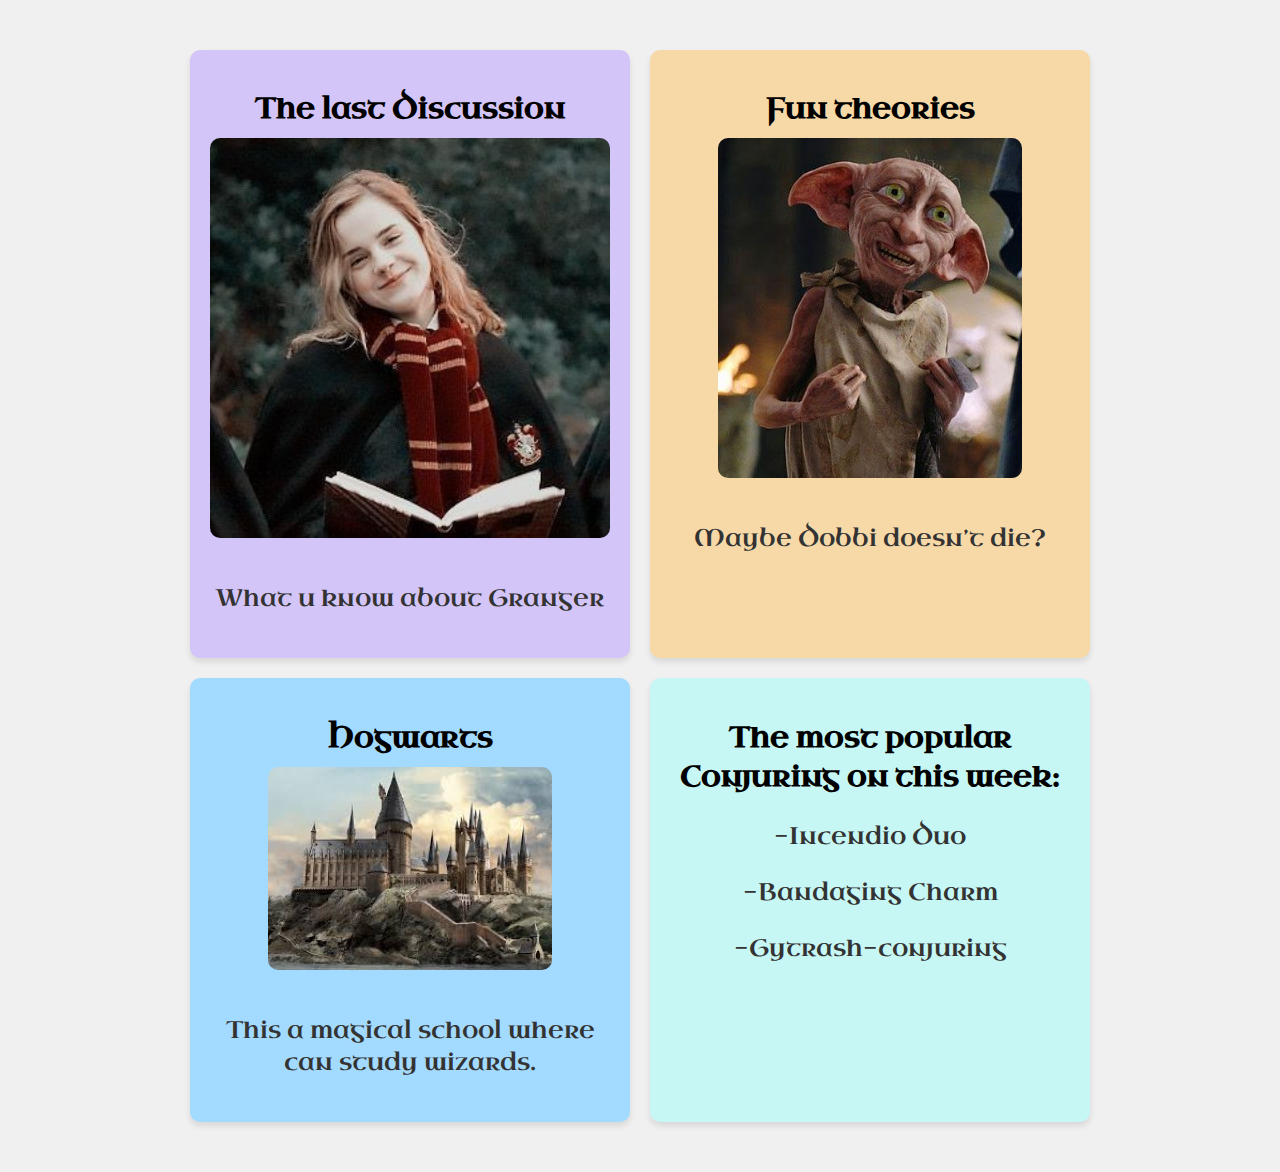
==== index.html @ 91461230 "add img, add the body of site" ====
<!DOCTYPE html>
<html lang="en">
<head>
    <meta charset="UTF-8">
    <meta name="viewport" content="width=device-width, initial-scale=1.0">
    <title>Hogwarts</title>
    <link rel="stylesheet" href="/style.css">
    <link href="https://fonts.googleapis.com/css2?family=Uncial+Antiqua&display=swap" rel="stylesheet">
</head>
<body>
    <div class="container">
        <div class="discussion"> 
            <h1> The last Discussion </h1>
            <img src="hermiona.jpg" width="422px">
            <p> What u know about Granger </p>
        </div>
        <div class="theory"> 
            <h1> Fun theories </h1>
            <img src="Dobby.jpg" width="304px" >
            <p> Maybe Dobbi doesn’t die? </p>
        </div>
        <div class="hogwarts"> 
            <h1> Hogwarts </h1>
            <img src="castel.png" width="284px">
            <p> This a magical school where can study  wizards. </p>
        </div>
        <div class="popular"> 
            <h1> The most popular Conjuring on this week: </h1>
            <p>-Incendio Duo</p>
            <p>-Bandaging Charm </p>
            <p>-Gytrash-conjuring</p>
        </div>
    </div>
</body>
</html>
---- style.css ----
body {
    font-family: 'Uncial Antiqua', Arial, sans-serif;
    background-color: #f0f0f0;
    margin: 0;
    padding: 0;
}

.container {
    display: grid;
    grid-template-columns: 1fr 1fr;
    gap: 20px;
    max-width: 900px;
    margin: 50px auto;

}

.discussion {
    background-color: rgba(169, 163, 242, 1);
    border-radius: 10px;
    padding: 20px;
    text-align: center;
    box-shadow: 0 4px 6px rgba(0, 0, 0, 0.1);
}

.discussion h1 {
    font-size: 29px;
    margin-bottom: 10px;
}
.discussion img {
    max-width: 100%;
    border-radius: 10px;
    margin-bottom: 15px;
}

.discussion p {
    font-size: 24px;
    color: #333;
}

.discussion {
    background-color: #d4c5f9;
}


.theory {
    background-color: #f7d9a8;
    border-radius: 10px;
    padding: 20px;
    text-align: center;
    box-shadow: 0 4px 6px rgba(0, 0, 0, 0.1);
}

.theory h1 {
    font-size: 29px;
    margin-bottom: 10px;
}
.theory img {
    max-width: 100%;
    border-radius: 10px;
    margin-bottom: 15px;
}

.theory p {
    font-size: 24px;
    color: #333;
}
.hogwarts{
    background-color: #a3daff;
    border-radius: 10px;
    padding: 20px;
    text-align: center;
    box-shadow: 0 4px 6px rgba(0, 0, 0, 0.1);
}
.hogwarts h1 {
    font-size: 29px;
    margin-bottom: 10px;
}
.hogwarts img {
    max-width: 100%;
    border-radius: 10px;
    margin-bottom: 15px;
}

.hogwarts p {
    font-size: 24px;
    color: #333;
}
.popular{
    background-color: #c6f7f5;
    border-radius: 10px;
    padding: 20px;
    text-align: center;
    box-shadow: 0 4px 6px rgba(0, 0, 0, 0.1);
}

.popular h1 {
    font-size: 29px;
    margin-bottom: 10px;
}

.popular p {
    font-size: 24px;
    color: #333;
}
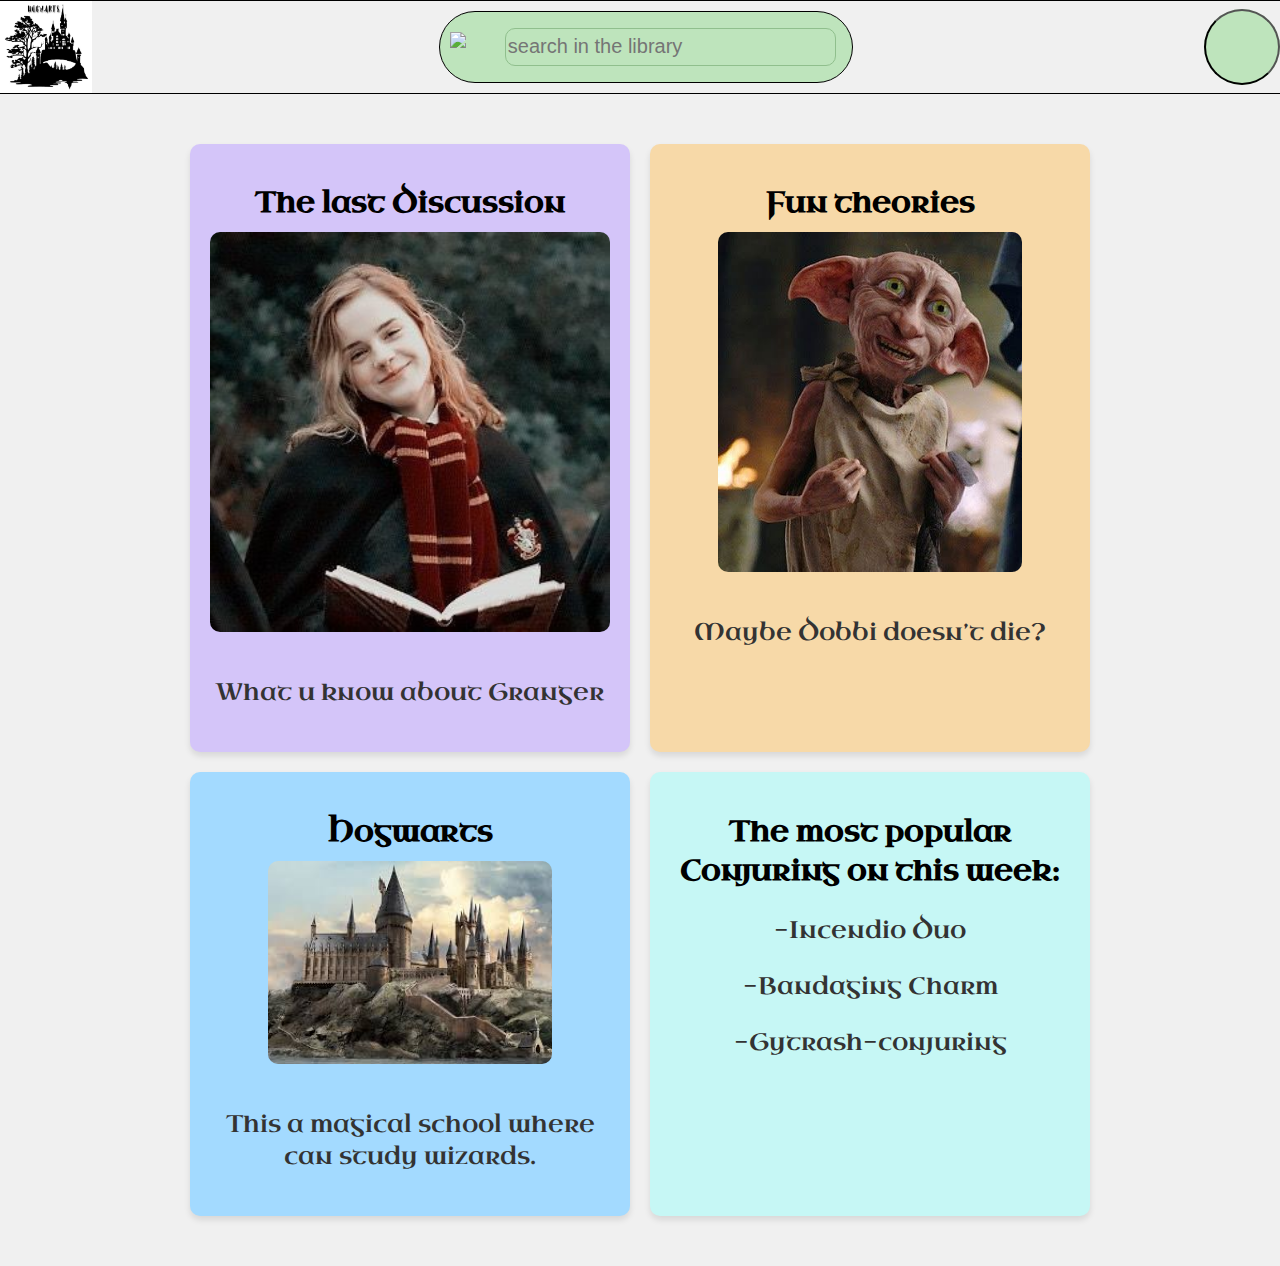
==== commit 64a7e442: "refactor" ====
--- a/index.html
+++ b/index.html
@@ -5,26 +5,45 @@
     <meta name="viewport" content="width=device-width, initial-scale=1.0">
     <title>Hogwarts</title>
     <link rel="stylesheet" href="/style.css">
+    <link rel="stylesheet" href="header.css">
     <link href="https://fonts.googleapis.com/css2?family=Uncial+Antiqua&display=swap" rel="stylesheet">
 </head>
 <body>
+    <header>
+        <div class="logo">
+            <img src="images/hogwarts.jpg" alt="">
+        </div>
+        <div class="search">
+            <div class="img">
+                <img src="https://cdn-icons-png.flaticon.com/512/254/254631.png">
+            </div>
+            <div class="text-search">
+                <input type="", placeholder="search in the library" class="text-search-input">
+            </div>
+        </div>
+        <div class="menu_butt">
+            <button class="menu_button">
+                <img src="https://cdn-icons-png.flaticon.com/512/5526/5526559.png" alt="" height="70px" class="menu_button_img">
+            </button>
+        </div>
+    </header>
     <div class="container">
-        <div class="discussion"> 
+        <div class="discussion">
             <h1> The last Discussion </h1>
-            <img src="hermiona.jpg" width="422px">
+            <img src="images/hermiona.jpg" width="422px">
             <p> What u know about Granger </p>
         </div>
-        <div class="theory"> 
+        <div class="theory">
             <h1> Fun theories </h1>
-            <img src="Dobby.jpg" width="304px" >
+            <img src="images/Dobby.jpg" width="304px" >
             <p> Maybe Dobbi doesn’t die? </p>
         </div>
-        <div class="hogwarts"> 
+        <div class="hogwarts">
             <h1> Hogwarts </h1>
-            <img src="castel.png" width="284px">
+            <img src="images/castel.png" width="284px">
             <p> This a magical school where can study  wizards. </p>
         </div>
-        <div class="popular"> 
+        <div class="popular">
             <h1> The most popular Conjuring on this week: </h1>
             <p>-Incendio Duo</p>
             <p>-Bandaging Charm </p>
@@ -32,4 +51,4 @@
         </div>
     </div>
 </body>
-</html>+</html>
--- a/header.css
+++ b/header.css
@@ -0,0 +1,72 @@
+.search{
+    border-radius: 70px;
+    border: 1px solid black;
+    background-color: #BEE4BC;
+    display: flex;
+    align-items: center;
+    
+    width:412px;
+    height: 70px;
+}
+.menu_butt, .menu_button{
+    border-radius: 100%;
+    background-color: #BEE4BC;
+    display: flex;
+    flex-direction: column;
+    justify-content:end;
+    align-items: center;
+    width: 76px;
+    height: 76px;
+}
+.menu_button{
+    transform: rotate(90deg);
+    
+}
+.menu_button_img{
+    margin-left: 10px;
+}
+header{
+    border-top: 1px solid black;
+    border-bottom: 1px solid black;
+    display: flex;
+    justify-content: space-between;
+    align-items: center;
+}
+.logo{
+    width: fit-content;
+    display: flex;
+    justify-content: start;
+    width: 87px;
+    height: 92px;
+}
+.img{
+    display: flex;
+    justify-content: start;
+    width: 31px;
+    height: 31px;
+    margin:10px;
+}
+.text-search, .text-search-input{
+    display: flex;
+    margin: auto;
+    width: 90%;
+    height: 70%;
+
+}
+.text-search-input{
+    border: 1px solid #90bf8d;
+    background-color: #BEE4BC;
+    border-radius: 10px;
+    font-size: 20px;
+}
+.menu_options{
+    display: flex;
+    flex-direction: column;
+    align-items: center;
+    justify-self: center;
+    width: 430px;
+    height: 190px;
+    background-color: #A3ECF2;
+
+}
+
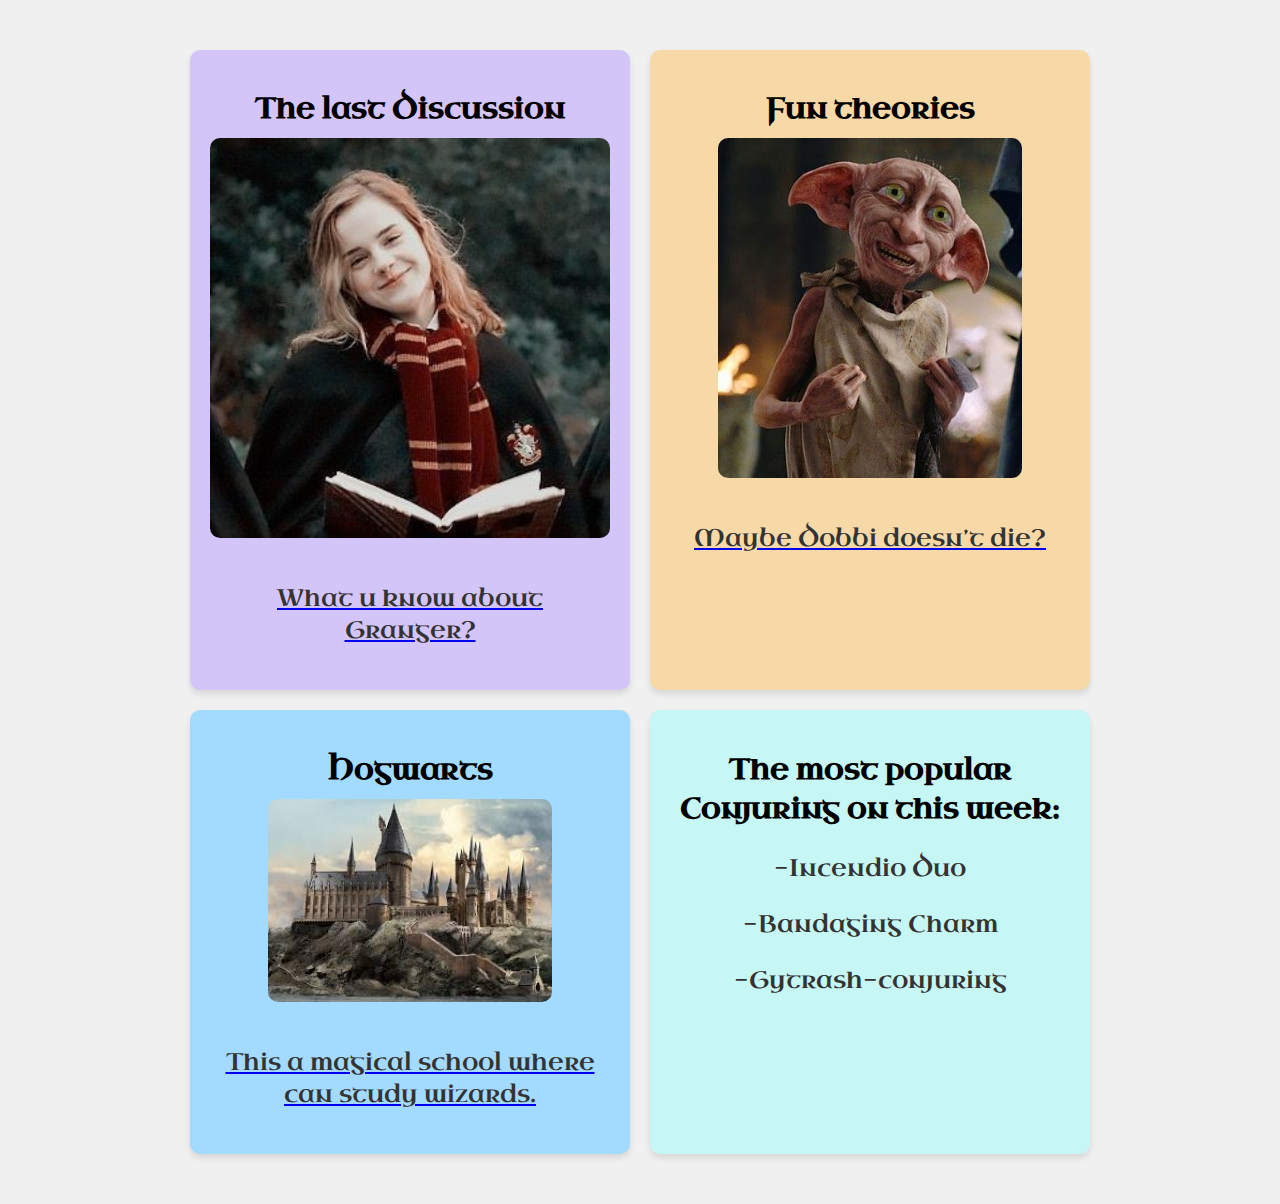
==== commit d7c3a8bc: "add many files, img, about progect" ====
--- a/index.html
+++ b/index.html
@@ -5,45 +5,26 @@
     <meta name="viewport" content="width=device-width, initial-scale=1.0">
     <title>Hogwarts</title>
     <link rel="stylesheet" href="/style.css">
-    <link rel="stylesheet" href="header.css">
     <link href="https://fonts.googleapis.com/css2?family=Uncial+Antiqua&display=swap" rel="stylesheet">
 </head>
 <body>
-    <header>
-        <div class="logo">
-            <img src="images/hogwarts.jpg" alt="">
+    <div class="container">
+        <div class="discussion"> 
+            <h1> The last Discussion </h1>
+            <img src="hermiona.jpg" width="422px">
+            <a href="Discussion_Hermi.html"> <p> What u know about Granger? </p> </a>
         </div>
-        <div class="search">
-            <div class="img">
-                <img src="https://cdn-icons-png.flaticon.com/512/254/254631.png">
-            </div>
-            <div class="text-search">
-                <input type="", placeholder="search in the library" class="text-search-input">
-            </div>
+        <div class="theory"> 
+            <h1> Fun theories </h1>
+            <img src="Dobby.jpg" width="304px" >
+            <a href="Disscusion_Dobby.html"> <p> Maybe Dobbi doesn’t die? </p> </a>
         </div>
-        <div class="menu_butt">
-            <button class="menu_button">
-                <img src="https://cdn-icons-png.flaticon.com/512/5526/5526559.png" alt="" height="70px" class="menu_button_img">
-            </button>
+        <div class="hogwarts"> 
+            <h1> Hogwarts </h1>
+            <img src="castel.png" width="284px">
+            <a href="About_Hogwarts.html"> <p> This a magical school where can study  wizards. </p> </a>
         </div>
-    </header>
-    <div class="container">
-        <div class="discussion">
-            <h1> The last Discussion </h1>
-            <img src="images/hermiona.jpg" width="422px">
-            <p> What u know about Granger </p>
-        </div>
-        <div class="theory">
-            <h1> Fun theories </h1>
-            <img src="images/Dobby.jpg" width="304px" >
-            <p> Maybe Dobbi doesn’t die? </p>
-        </div>
-        <div class="hogwarts">
-            <h1> Hogwarts </h1>
-            <img src="images/castel.png" width="284px">
-            <p> This a magical school where can study  wizards. </p>
-        </div>
-        <div class="popular">
+        <div class="popular"> 
             <h1> The most popular Conjuring on this week: </h1>
             <p>-Incendio Duo</p>
             <p>-Bandaging Charm </p>
@@ -51,4 +32,4 @@
         </div>
     </div>
 </body>
-</html>
+</html>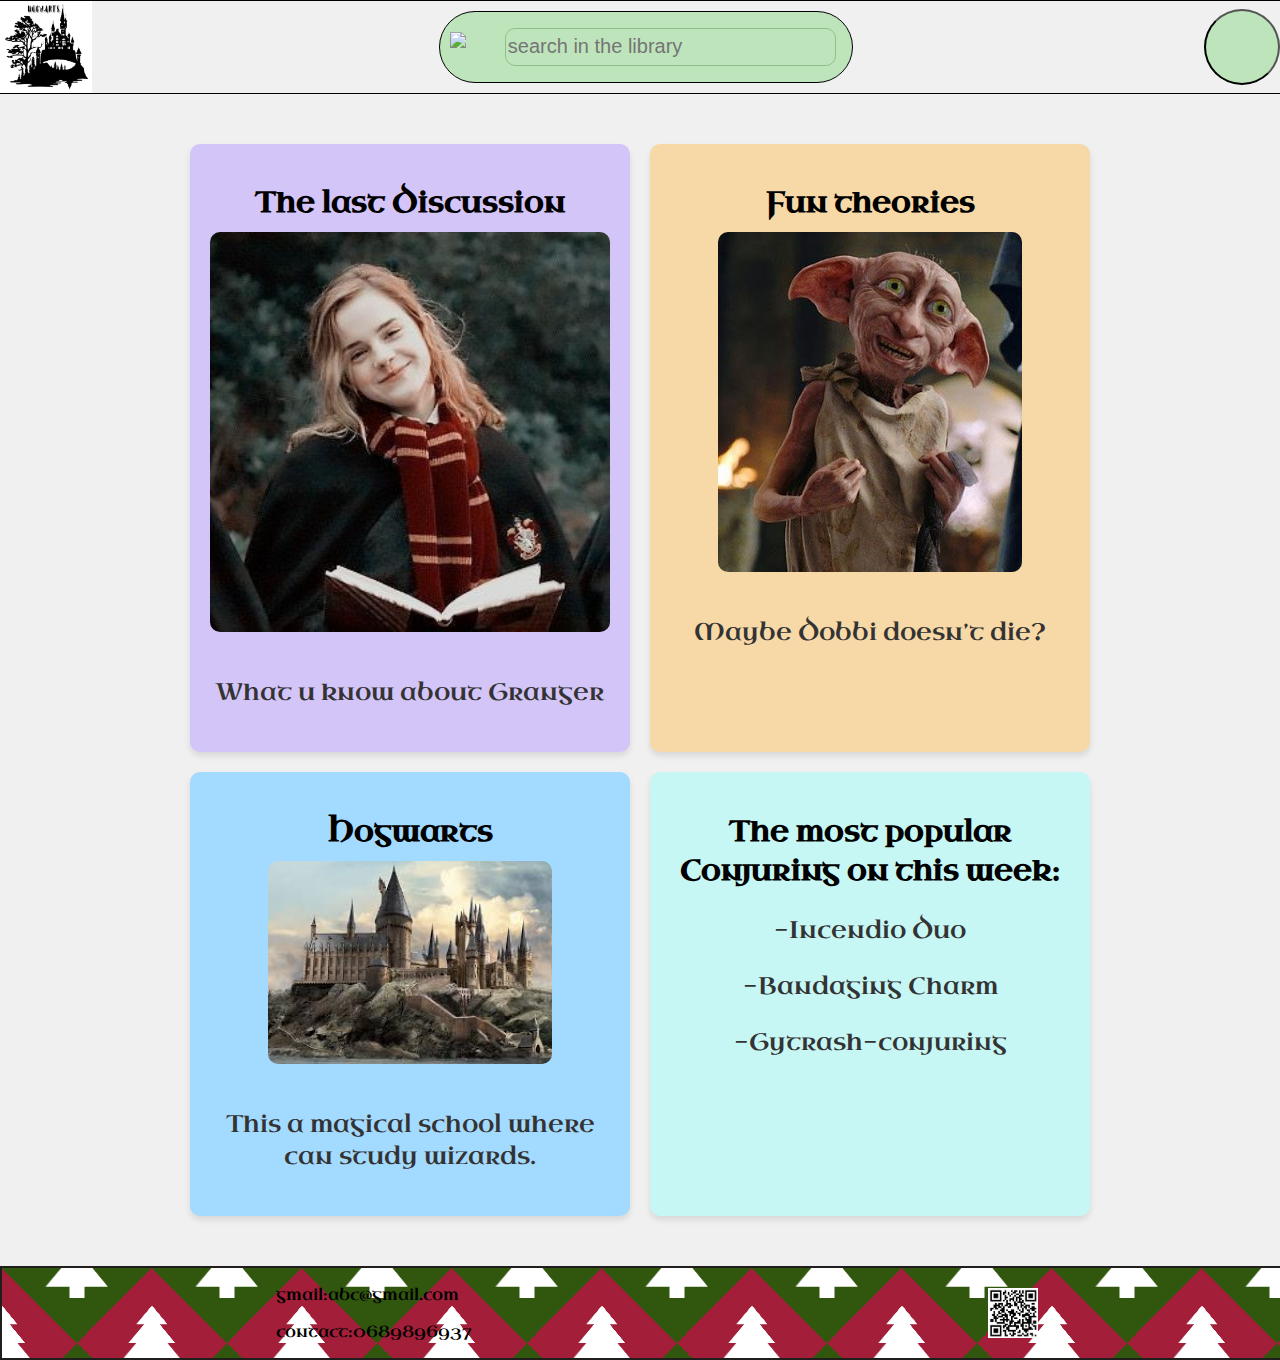
==== commit 2b70a53b: "merge all" ====
--- a/index.html
+++ b/index.html
@@ -4,32 +4,75 @@
     <meta charset="UTF-8">
     <meta name="viewport" content="width=device-width, initial-scale=1.0">
     <title>Hogwarts</title>
-    <link rel="stylesheet" href="/style.css">
+    <link rel="stylesheet" href="css/style.css">
+    <link rel="stylesheet" href="css/header.css">
+    <link rel="stylesheet" href="css/footer.css">
     <link href="https://fonts.googleapis.com/css2?family=Uncial+Antiqua&display=swap" rel="stylesheet">
 </head>
 <body>
+    <header>
+        <div class="logo">
+            <img src="images/hogwarts.jpg" alt="">
+        </div>
+        <div class="search">
+            <div class="img">
+                <img src="https://cdn-icons-png.flaticon.com/512/254/254631.png">
+            </div>
+            <div class="text-search">
+                <input  placeholder="search in the library" class="text-search-input">
+            </div>
+        </div>
+        <div class="menu_butt">
+            <button class="menu_button">
+                <img src="https://cdn-icons-png.flaticon.com/512/5526/5526559.png" alt="" height="70px" class="menu_button_img">
+            </button>
+        </div>
+
+        <div class="menu">
+            <div class="menu-item"><a href="index.html">Main Page</a></div>
+            <div class="menu-item"><a href="quiz.html">Quiz</a></div>
+            <div class="menu-item"><a href="character.html">Characters</a></div>
+            <div class="menu-item"><a href="spell.html">Conjuring</a></div>
+            <div class="menu-item"><a href="discussions.html">Discussion</a></div>
+        </div>
+    </header>
     <div class="container">
-        <div class="discussion"> 
+        <div class="discussion">
             <h1> The last Discussion </h1>
-            <img src="hermiona.jpg" width="422px">
-            <a href="Discussion_Hermi.html"> <p> What u know about Granger? </p> </a>
+            <img src="images/hermiona.jpg" width="422px">
+            <p> What u know about Granger </p>
         </div>
-        <div class="theory"> 
+        <div class="theory">
             <h1> Fun theories </h1>
-            <img src="Dobby.jpg" width="304px" >
-            <a href="Disscusion_Dobby.html"> <p> Maybe Dobbi doesn’t die? </p> </a>
+            <img src="images/Dobby.jpg" width="304px" >
+            <p> Maybe Dobbi doesn’t die? </p>
         </div>
-        <div class="hogwarts"> 
+        <div class="hogwarts">
             <h1> Hogwarts </h1>
-            <img src="castel.png" width="284px">
-            <a href="About_Hogwarts.html"> <p> This a magical school where can study  wizards. </p> </a>
+            <img src="images/castel.png" width="284px">
+            <p> This a magical school where can study  wizards. </p>
         </div>
-        <div class="popular"> 
+        <div class="popular">
             <h1> The most popular Conjuring on this week: </h1>
             <p>-Incendio Duo</p>
             <p>-Bandaging Charm </p>
             <p>-Gytrash-conjuring</p>
         </div>
     </div>
+    <footer>
+        <div class="info" style="display: flex; justify-content: space-around; align-items: center; border:rgb(32, 29, 29) solid 2px; background-color:gray; height: auto;width:100%;;padding-left:15px ;">
+           <div>
+                <p>
+                    gmail:abc@gmail.com
+                </p>
+                <p>
+                    contact:0689896937
+                </p>
+           </div>
+            <img class="qr-code" src="images/qrcode_129004629_1f7f19473d8cba86b3be69326dcb4c4b.png" width="50px" height="50px"  />
+        </div>
+    </footer>
+    <script src="js/script.js"></script>
+    <script src="js/header.js"></script>
 </body>
-</html>+</html>
--- a/css/style.css
+++ b/css/style.css
@@ -0,0 +1,109 @@
+body {
+    font-family: 'Uncial Antiqua', Arial, sans-serif;
+    background-color: #f0f0f0;
+    margin: 0;
+    padding: 0;
+}
+
+a {
+    color: inherit;
+    text-decoration: none;
+}
+
+.container {
+    display: grid;
+    grid-template-columns: 1fr 1fr;
+    gap: 20px;
+    max-width: 900px;
+    margin: 50px auto;
+
+}
+
+.discussion {
+    background-color: rgba(169, 163, 242, 1);
+    border-radius: 10px;
+    padding: 20px;
+    text-align: center;
+    box-shadow: 0 4px 6px rgba(0, 0, 0, 0.1);
+}
+
+.discussion h1 {
+    font-size: 29px;
+    margin-bottom: 10px;
+}
+.discussion img {
+    max-width: 100%;
+    border-radius: 10px;
+    margin-bottom: 15px;
+}
+
+.discussion p {
+    font-size: 24px;
+    color: #333;
+}
+
+.discussion {
+    background-color: #d4c5f9;
+}
+
+
+.theory {
+    background-color: #f7d9a8;
+    border-radius: 10px;
+    padding: 20px;
+    text-align: center;
+    box-shadow: 0 4px 6px rgba(0, 0, 0, 0.1);
+}
+
+.theory h1 {
+    font-size: 29px;
+    margin-bottom: 10px;
+}
+.theory img {
+    max-width: 100%;
+    border-radius: 10px;
+    margin-bottom: 15px;
+}
+
+.theory p {
+    font-size: 24px;
+    color: #333;
+}
+.hogwarts{
+    background-color: #a3daff;
+    border-radius: 10px;
+    padding: 20px;
+    text-align: center;
+    box-shadow: 0 4px 6px rgba(0, 0, 0, 0.1);
+}
+.hogwarts h1 {
+    font-size: 29px;
+    margin-bottom: 10px;
+}
+.hogwarts img {
+    max-width: 100%;
+    border-radius: 10px;
+    margin-bottom: 15px;
+}
+
+.hogwarts p {
+    font-size: 24px;
+    color: #333;
+}
+.popular{
+    background-color: #c6f7f5;
+    border-radius: 10px;
+    padding: 20px;
+    text-align: center;
+    box-shadow: 0 4px 6px rgba(0, 0, 0, 0.1);
+}
+
+.popular h1 {
+    font-size: 29px;
+    margin-bottom: 10px;
+}
+
+.popular p {
+    font-size: 24px;
+    color: #333;
+}
--- a/css/header.css
+++ b/css/header.css
@@ -0,0 +1,110 @@
+.search{
+    border-radius: 70px;
+    border: 1px solid black;
+    background-color: #BEE4BC;
+    display: flex;
+    align-items: center;
+
+    width:412px;
+    height: 70px;
+}
+.menu_butt, .menu_button{
+    border-radius: 100%;
+    background-color: #BEE4BC;
+    display: flex;
+    flex-direction: column;
+    justify-content:end;
+    align-items: center;
+    width: 76px;
+    height: 76px;
+}
+.menu_button{
+    transform: rotate(90deg);
+
+}
+.menu_button_img{
+    margin-left: 10px;
+}
+header{
+    border-top: 1px solid black;
+    border-bottom: 1px solid black;
+    display: flex;
+    justify-content: space-between;
+    align-items: center;
+}
+.logo{
+    width: fit-content;
+    display: flex;
+    justify-content: start;
+    width: 87px;
+    height: 92px;
+}
+.img{
+    display: flex;
+    justify-content: start;
+    width: 31px;
+    height: 31px;
+    margin:10px;
+}
+.text-search, .text-search-input{
+    display: flex;
+    margin: auto;
+    width: 90%;
+    height: 70%;
+
+}
+.text-search-input{
+    border: 1px solid #90bf8d;
+    background-color: #BEE4BC;
+    border-radius: 10px;
+    font-size: 20px;
+}
+.menu_options{
+    display: flex;
+    flex-direction: column;
+    align-items: center;
+    justify-self: center;
+    width: 430px;
+    height: 190px;
+    background-color: #A3ECF2;
+
+}
+
+
+.menu {
+    width: 200px;
+    position: fixed;
+    background-color: #ffb6c1; /* светло-розовый */
+    top: 90px;
+    right: -1000px;
+    transition: 0.2s;
+    box-shadow: 0px 4px 8px rgba(0, 0, 0, 0.2);
+    border: 1px darkgrey solid;
+    border-radius: 10px;
+    padding: 10px;
+}
+
+.menu-item {
+    padding: 15px;
+    margin: 10px 0;
+    color: white;
+    background-color: #add8e6; /* светло-голубой */
+    border-radius: 5px;
+    text-align: center;
+    font-family: 'Arial', sans-serif;
+    font-size: 26px;
+    transition: background-color 0.3s, transform 0.3s;
+    cursor: pointer;
+}
+
+.menu-item:hover {
+    background-color: #ffffff; /* белый при наведении */
+    color: #ff69b4; /* розовый текст при наведении */
+    transform: scale(1.05);
+}
+
+.menu-item:active {
+    transform: scale(0.95);
+}
+
+
--- a/css/footer.css
+++ b/css/footer.css
@@ -0,0 +1,20 @@
+.info {
+    width: 100%;
+    height: 100%;
+    --s: 75px; /* control the size */
+  
+    --_c: #0000, #fff 1deg 79deg, #0000 81deg;
+    --g0: conic-gradient(from 140deg at 50% 87.5%, var(--_c));
+    --g1: conic-gradient(from 140deg at 50% 81.25%, var(--_c));
+    --g2: conic-gradient(from 140deg at 50% 75%, var(--_c));
+    --g3: conic-gradient(at 10% 20%, #0000 75%, #fff 0);
+    background: var(--g0) 0 calc(var(--s) / -4),
+      var(--g0) var(--s) calc(3 * var(--s) / 4), var(--g1),
+      var(--g1) var(--s) var(--s), var(--g2) 0 calc(var(--s) / 4),
+      var(--g2) var(--s) calc(5 * var(--s) / 4),
+      var(--g3) calc(var(--s) / -10) var(--s),
+      var(--g3) calc(9 * var(--s) / 10) calc(2 * var(--s)),
+      repeating-conic-gradient(from 45deg, #a31e39 0 25%, #31570e 0 50%);
+    background-size: calc(2 * var(--s)) calc(2 * var(--s));
+  }
+  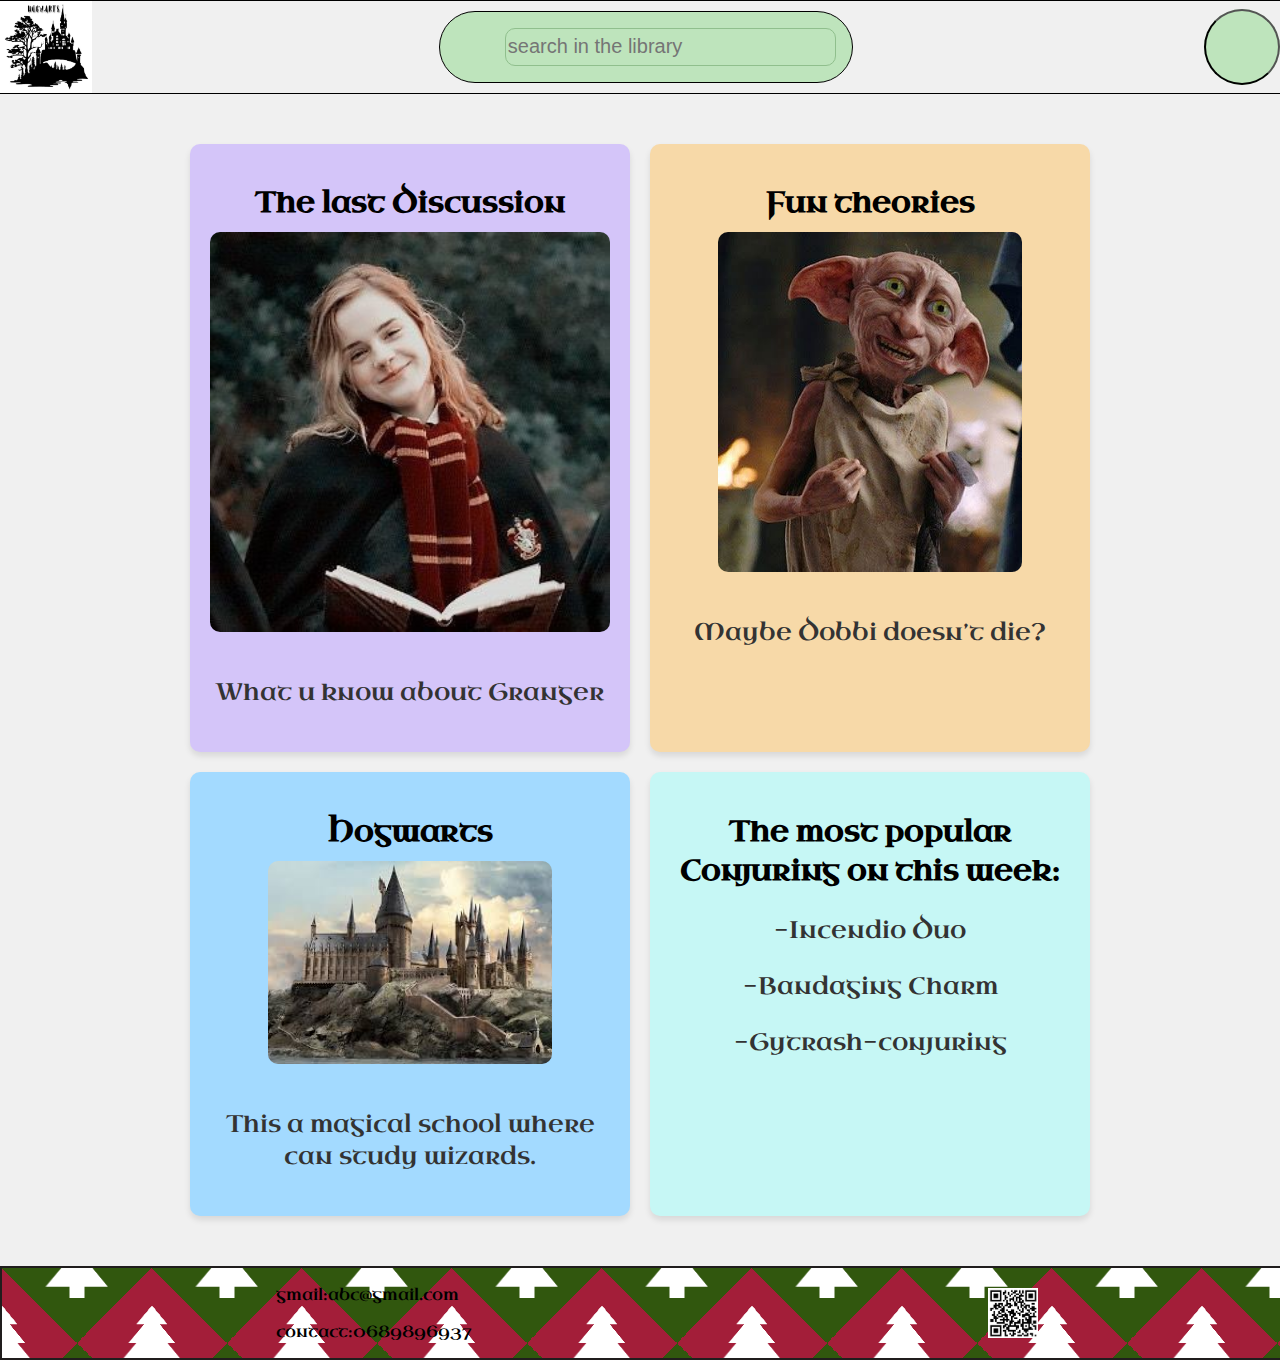
==== commit b078c104: "merge all" ====
--- a/index.html
+++ b/index.html
@@ -16,7 +16,7 @@
         </div>
         <div class="search">
             <div class="img">
-                <img src="https://cdn-icons-png.flaticon.com/512/254/254631.png">
+                <img src="https://cdn-icons-png.flaticon.com/512/254/254631.png" alt="">
             </div>
             <div class="text-search">
                 <input  placeholder="search in the library" class="text-search-input">
